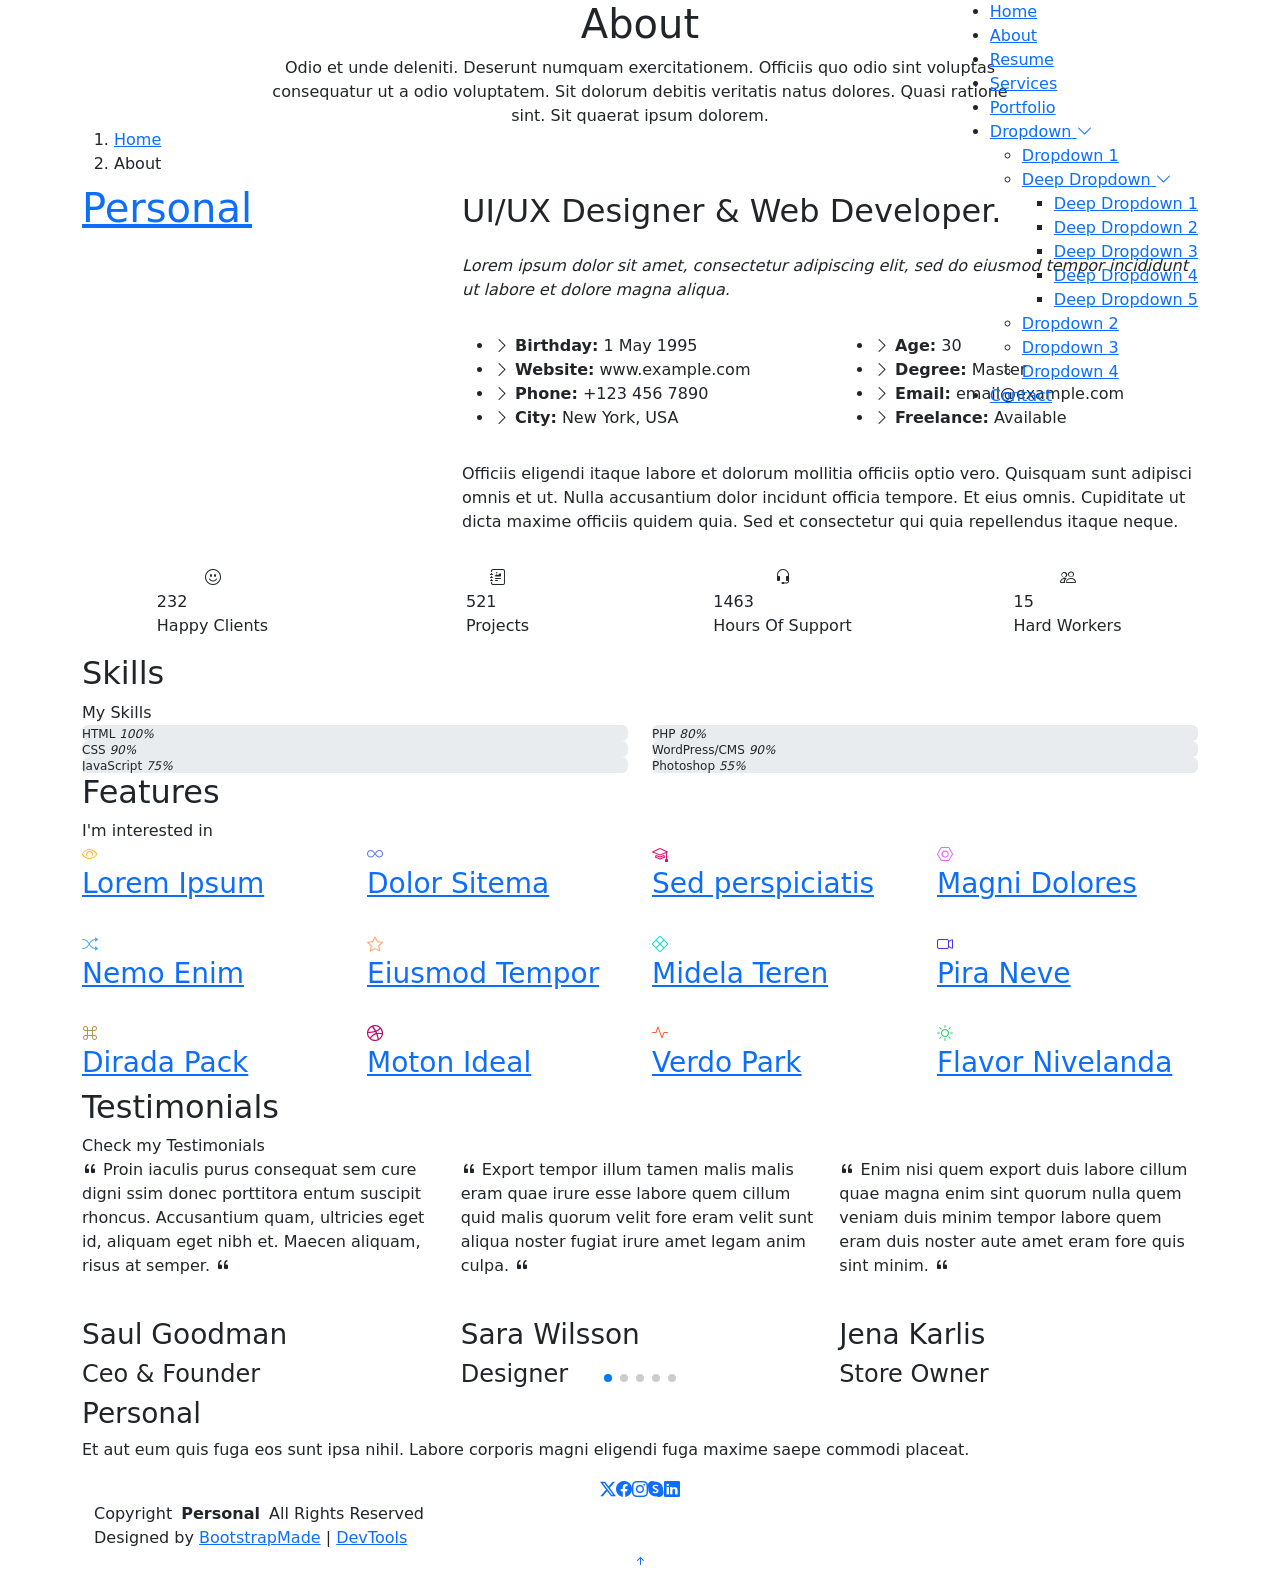
==== about.html @ d7719412 "Add files via upload" ====
<!DOCTYPE html>
<html lang="en">

<head>
  <meta charset="utf-8">
  <meta content="width=device-width, initial-scale=1.0" name="viewport">
  <title>About - Personal Bootstrap Template</title>
  <meta name="description" content="">
  <meta name="keywords" content="">

  <!-- Favicons -->
  <link href="assets/img/favicon.png" rel="icon">
  <link href="assets/img/apple-touch-icon.png" rel="apple-touch-icon">

  <!-- Fonts -->
  <link href="https://fonts.googleapis.com" rel="preconnect">
  <link href="https://fonts.gstatic.com" rel="preconnect" crossorigin>
  <link href="https://fonts.googleapis.com/css2?family=Roboto:ital,wght@0,100;0,300;0,400;0,500;0,700;0,900;1,100;1,300;1,400;1,500;1,700;1,900&family=Poppins:ital,wght@0,100;0,200;0,300;0,400;0,500;0,600;0,700;0,800;0,900;1,100;1,200;1,300;1,400;1,500;1,600;1,700;1,800;1,900&family=Raleway:ital,wght@0,100;0,200;0,300;0,400;0,500;0,600;0,700;0,800;0,900;1,100;1,200;1,300;1,400;1,500;1,600;1,700;1,800;1,900&display=swap" rel="stylesheet">

  <!-- Vendor CSS Files -->
  <link href="assets/vendor/bootstrap/css/bootstrap.min.css" rel="stylesheet">
  <link href="assets/vendor/bootstrap-icons/bootstrap-icons.css" rel="stylesheet">
  <link href="assets/vendor/aos/aos.css" rel="stylesheet">
  <link href="assets/vendor/swiper/swiper-bundle.min.css" rel="stylesheet">
  <link href="assets/vendor/glightbox/css/glightbox.min.css" rel="stylesheet">

  <!-- Main CSS File -->
  <link href="assets/css/main.css" rel="stylesheet">

  <!-- =======================================================
  * Template Name: Personal
  * Template URL: https://bootstrapmade.com/personal-free-resume-bootstrap-template/
  * Updated: Mar 05 2025 with Bootstrap v5.3.3
  * Author: BootstrapMade.com
  * License: https://bootstrapmade.com/license/
  ======================================================== -->
</head>

<body class="about-page">

  <header id="header" class="header d-flex align-items-center fixed-top">
    <div class="container-fluid container-xl position-relative d-flex align-items-center justify-content-between">

      <a href="index.html" class="logo d-flex align-items-center">
        <!-- Uncomment the line below if you also wish to use an image logo -->
        <!-- <img src="assets/img/logo.webp" alt=""> -->
        <h1 class="sitename">Personal</h1>
      </a>

      <nav id="navmenu" class="navmenu">
        <ul>
          <li><a href="index.html">Home</a></li>
          <li><a href="about.html" class="active">About</a></li>
          <li><a href="resume.html">Resume</a></li>
          <li><a href="services.html">Services</a></li>
          <li><a href="portfolio.html">Portfolio</a></li>
          <li class="dropdown"><a href="#"><span>Dropdown</span> <i class="bi bi-chevron-down toggle-dropdown"></i></a>
            <ul>
              <li><a href="#">Dropdown 1</a></li>
              <li class="dropdown"><a href="#"><span>Deep Dropdown</span> <i class="bi bi-chevron-down toggle-dropdown"></i></a>
                <ul>
                  <li><a href="#">Deep Dropdown 1</a></li>
                  <li><a href="#">Deep Dropdown 2</a></li>
                  <li><a href="#">Deep Dropdown 3</a></li>
                  <li><a href="#">Deep Dropdown 4</a></li>
                  <li><a href="#">Deep Dropdown 5</a></li>
                </ul>
              </li>
              <li><a href="#">Dropdown 2</a></li>
              <li><a href="#">Dropdown 3</a></li>
              <li><a href="#">Dropdown 4</a></li>
            </ul>
          </li>
          <li><a href="contact.html">Contact</a></li>
        </ul>
        <i class="mobile-nav-toggle d-xl-none bi bi-list"></i>
      </nav>

    </div>
  </header>

  <main class="main">

    <!-- Page Title -->
    <div class="page-title" data-aos="fade">
      <div class="heading">
        <div class="container">
          <div class="row d-flex justify-content-center text-center">
            <div class="col-lg-8">
              <h1>About</h1>
              <p class="mb-0">Odio et unde deleniti. Deserunt numquam exercitationem. Officiis quo odio sint voluptas consequatur ut a odio voluptatem. Sit dolorum debitis veritatis natus dolores. Quasi ratione sint. Sit quaerat ipsum dolorem.</p>
            </div>
          </div>
        </div>
      </div>
      <nav class="breadcrumbs">
        <div class="container">
          <ol>
            <li><a href="index.html">Home</a></li>
            <li class="current">About</li>
          </ol>
        </div>
      </nav>
    </div><!-- End Page Title -->

    <!-- About Section -->
    <section id="about" class="about section">

      <div class="container" data-aos="fade-up" data-aos-delay="100">

        <div class="row gy-4 justify-content-center">
          <div class="col-lg-4">
            <img src="assets/img/profile-img.jpg" class="img-fluid" alt="">
          </div>
          <div class="col-lg-8 content">
            <h2>UI/UX Designer &amp; Web Developer.</h2>
            <p class="fst-italic py-3">
              Lorem ipsum dolor sit amet, consectetur adipiscing elit, sed do eiusmod tempor incididunt ut labore et dolore
              magna aliqua.
            </p>
            <div class="row">
              <div class="col-lg-6">
                <ul>
                  <li><i class="bi bi-chevron-right"></i> <strong>Birthday:</strong> <span>1 May 1995</span></li>
                  <li><i class="bi bi-chevron-right"></i> <strong>Website:</strong> <span>www.example.com</span></li>
                  <li><i class="bi bi-chevron-right"></i> <strong>Phone:</strong> <span>+123 456 7890</span></li>
                  <li><i class="bi bi-chevron-right"></i> <strong>City:</strong> <span>New York, USA</span></li>
                </ul>
              </div>
              <div class="col-lg-6">
                <ul>
                  <li><i class="bi bi-chevron-right"></i> <strong>Age:</strong> <span>30</span></li>
                  <li><i class="bi bi-chevron-right"></i> <strong>Degree:</strong> <span>Master</span></li>
                  <li><i class="bi bi-chevron-right"></i> <strong>Email:</strong> <span>email@example.com</span></li>
                  <li><i class="bi bi-chevron-right"></i> <strong>Freelance:</strong> <span>Available</span></li>
                </ul>
              </div>
            </div>
            <p class="py-3">
              Officiis eligendi itaque labore et dolorum mollitia officiis optio vero. Quisquam sunt adipisci omnis et ut. Nulla accusantium dolor incidunt officia tempore. Et eius omnis.
              Cupiditate ut dicta maxime officiis quidem quia. Sed et consectetur qui quia repellendus itaque neque.
            </p>
          </div>
        </div>

      </div>

    </section><!-- /About Section -->

    <!-- Stats Section -->
    <section id="stats" class="stats section">

      <div class="container" data-aos="fade-up" data-aos-delay="100">

        <div class="row gy-4">

          <div class="col-lg-3 col-md-6 d-flex flex-column align-items-center">
            <i class="bi bi-emoji-smile"></i>
            <div class="stats-item">
              <span data-purecounter-start="0" data-purecounter-end="232" data-purecounter-duration="1" class="purecounter"></span>
              <p>Happy Clients</p>
            </div>
          </div><!-- End Stats Item -->

          <div class="col-lg-3 col-md-6 d-flex flex-column align-items-center">
            <i class="bi bi-journal-richtext"></i>
            <div class="stats-item">
              <span data-purecounter-start="0" data-purecounter-end="521" data-purecounter-duration="1" class="purecounter"></span>
              <p>Projects</p>
            </div>
          </div><!-- End Stats Item -->

          <div class="col-lg-3 col-md-6 d-flex flex-column align-items-center">
            <i class="bi bi-headset"></i>
            <div class="stats-item">
              <span data-purecounter-start="0" data-purecounter-end="1463" data-purecounter-duration="1" class="purecounter"></span>
              <p>Hours Of Support</p>
            </div>
          </div><!-- End Stats Item -->

          <div class="col-lg-3 col-md-6 d-flex flex-column align-items-center">
            <i class="bi bi-people"></i>
            <div class="stats-item">
              <span data-purecounter-start="0" data-purecounter-end="15" data-purecounter-duration="1" class="purecounter"></span>
              <p>Hard Workers</p>
            </div>
          </div><!-- End Stats Item -->

        </div>

      </div>

    </section><!-- /Stats Section -->

    <!-- Skills Section -->
    <section id="skills" class="skills section">

      <!-- Section Title -->
      <div class="container section-title" data-aos="fade-up">
        <h2>Skills</h2>
        <div><span>My</span> <span class="description-title">Skills</span></div>
      </div><!-- End Section Title -->

      <div class="container" data-aos="fade-up" data-aos-delay="100">

        <div class="row skills-content skills-animation">

          <div class="col-lg-6">

            <div class="progress">
              <span class="skill"><span>HTML</span> <i class="val">100%</i></span>
              <div class="progress-bar-wrap">
                <div class="progress-bar" role="progressbar" aria-valuenow="100" aria-valuemin="0" aria-valuemax="100"></div>
              </div>
            </div><!-- End Skills Item -->

            <div class="progress">
              <span class="skill"><span>CSS</span> <i class="val">90%</i></span>
              <div class="progress-bar-wrap">
                <div class="progress-bar" role="progressbar" aria-valuenow="90" aria-valuemin="0" aria-valuemax="100"></div>
              </div>
            </div><!-- End Skills Item -->

            <div class="progress">
              <span class="skill"><span>JavaScript</span> <i class="val">75%</i></span>
              <div class="progress-bar-wrap">
                <div class="progress-bar" role="progressbar" aria-valuenow="75" aria-valuemin="0" aria-valuemax="100"></div>
              </div>
            </div><!-- End Skills Item -->

          </div>

          <div class="col-lg-6">

            <div class="progress">
              <span class="skill"><span>PHP</span> <i class="val">80%</i></span>
              <div class="progress-bar-wrap">
                <div class="progress-bar" role="progressbar" aria-valuenow="80" aria-valuemin="0" aria-valuemax="100"></div>
              </div>
            </div><!-- End Skills Item -->

            <div class="progress">
              <span class="skill"><span>WordPress/CMS</span> <i class="val">90%</i></span>
              <div class="progress-bar-wrap">
                <div class="progress-bar" role="progressbar" aria-valuenow="90" aria-valuemin="0" aria-valuemax="100"></div>
              </div>
            </div><!-- End Skills Item -->

            <div class="progress">
              <span class="skill"><span>Photoshop</span> <i class="val">55%</i></span>
              <div class="progress-bar-wrap">
                <div class="progress-bar" role="progressbar" aria-valuenow="55" aria-valuemin="0" aria-valuemax="100"></div>
              </div>
            </div><!-- End Skills Item -->

          </div>

        </div>

      </div>

    </section><!-- /Skills Section -->

    <!-- Interests Section -->
    <section id="interests" class="interests section">

      <!-- Section Title -->
      <div class="container section-title" data-aos="fade-up">
        <h2>Features</h2>
        <div><span>I'm</span> <span class="description-title">interested in</span></div>
      </div><!-- End Section Title -->

      <div class="container">

        <div class="row gy-4">

          <div class="col-lg-3 col-md-4" data-aos="fade-up" data-aos-delay="100">
            <div class="features-item">
              <i class="bi bi-eye" style="color: #ffbb2c;"></i>
              <h3><a href="" class="stretched-link">Lorem Ipsum</a></h3>
            </div>
          </div><!-- End Feature Item -->

          <div class="col-lg-3 col-md-4" data-aos="fade-up" data-aos-delay="200">
            <div class="features-item">
              <i class="bi bi-infinity" style="color: #5578ff;"></i>
              <h3><a href="" class="stretched-link">Dolor Sitema</a></h3>
            </div>
          </div><!-- End Feature Item -->

          <div class="col-lg-3 col-md-4" data-aos="fade-up" data-aos-delay="300">
            <div class="features-item">
              <i class="bi bi-mortarboard" style="color: #e80368;"></i>
              <h3><a href="" class="stretched-link">Sed perspiciatis</a></h3>
            </div>
          </div><!-- End Feature Item -->

          <div class="col-lg-3 col-md-4" data-aos="fade-up" data-aos-delay="400">
            <div class="features-item">
              <i class="bi bi-nut" style="color: #e361ff;"></i>
              <h3><a href="" class="stretched-link">Magni Dolores</a></h3>
            </div>
          </div><!-- End Feature Item -->

          <div class="col-lg-3 col-md-4" data-aos="fade-up" data-aos-delay="500">
            <div class="features-item">
              <i class="bi bi-shuffle" style="color: #47aeff;"></i>
              <h3><a href="" class="stretched-link">Nemo Enim</a></h3>
            </div>
          </div><!-- End Feature Item -->

          <div class="col-lg-3 col-md-4" data-aos="fade-up" data-aos-delay="600">
            <div class="features-item">
              <i class="bi bi-star" style="color: #ffa76e;"></i>
              <h3><a href="" class="stretched-link">Eiusmod Tempor</a></h3>
            </div>
          </div><!-- End Feature Item -->

          <div class="col-lg-3 col-md-4" data-aos="fade-up" data-aos-delay="700">
            <div class="features-item">
              <i class="bi bi-x-diamond" style="color: #11dbcf;"></i>
              <h3><a href="" class="stretched-link">Midela Teren</a></h3>
            </div>
          </div><!-- End Feature Item -->

          <div class="col-lg-3 col-md-4" data-aos="fade-up" data-aos-delay="800">
            <div class="features-item">
              <i class="bi bi-camera-video" style="color: #4233ff;"></i>
              <h3><a href="" class="stretched-link">Pira Neve</a></h3>
            </div>
          </div><!-- End Feature Item -->

          <div class="col-lg-3 col-md-4" data-aos="fade-up" data-aos-delay="900">
            <div class="features-item">
              <i class="bi bi-command" style="color: #b2904f;"></i>
              <h3><a href="" class="stretched-link">Dirada Pack</a></h3>
            </div>
          </div><!-- End Feature Item -->

          <div class="col-lg-3 col-md-4" data-aos="fade-up" data-aos-delay="1000">
            <div class="features-item">
              <i class="bi bi-dribbble" style="color: #b20969;"></i>
              <h3><a href="" class="stretched-link">Moton Ideal</a></h3>
            </div>
          </div><!-- End Feature Item -->

          <div class="col-lg-3 col-md-4" data-aos="fade-up" data-aos-delay="1100">
            <div class="features-item">
              <i class="bi bi-activity" style="color: #ff5828;"></i>
              <h3><a href="" class="stretched-link">Verdo Park</a></h3>
            </div>
          </div><!-- End Feature Item -->

          <div class="col-lg-3 col-md-4" data-aos="fade-up" data-aos-delay="1200">
            <div class="features-item">
              <i class="bi bi-brightness-high" style="color: #29cc61;"></i>
              <h3><a href="" class="stretched-link">Flavor Nivelanda</a></h3>
            </div>
          </div><!-- End Feature Item -->

        </div>

      </div>

    </section><!-- /Interests Section -->

    <!-- Testimonials Section -->
    <section id="testimonials" class="testimonials section">

      <!-- Section Title -->
      <div class="container section-title" data-aos="fade-up">
        <h2>Testimonials</h2>
        <div><span>Check my</span> <span class="description-title">Testimonials</span></div>
      </div><!-- End Section Title -->

      <div class="container" data-aos="fade-up" data-aos-delay="100">

        <div class="swiper init-swiper" data-speed="600" data-delay="5000">
          <script type="application/json" class="swiper-config">
            {
              "loop": true,
              "speed": 600,
              "autoplay": {
                "delay": 5000
              },
              "slidesPerView": "auto",
              "pagination": {
                "el": ".swiper-pagination",
                "type": "bullets",
                "clickable": true
              },
              "breakpoints": {
                "320": {
                  "slidesPerView": 1,
                  "spaceBetween": 40
                },
                "1200": {
                  "slidesPerView": 3,
                  "spaceBetween": 20
                }
              }
            }
          </script>
          <div class="swiper-wrapper">

            <div class="swiper-slide">
              <div class="testimonial-item" "="">
            <p>
              <i class=" bi bi-quote quote-icon-left"></i>
                <span>Proin iaculis purus consequat sem cure digni ssim donec porttitora entum suscipit rhoncus. Accusantium quam, ultricies eget id, aliquam eget nibh et. Maecen aliquam, risus at semper.</span>
                <i class="bi bi-quote quote-icon-right"></i>
                </p>
                <img src="assets/img/person/person-m-9.webp" class="testimonial-img" alt="">
                <h3>Saul Goodman</h3>
                <h4>Ceo &amp; Founder</h4>
              </div>
            </div><!-- End testimonial item -->

            <div class="swiper-slide">
              <div class="testimonial-item">
                <p>
                  <i class="bi bi-quote quote-icon-left"></i>
                  <span>Export tempor illum tamen malis malis eram quae irure esse labore quem cillum quid malis quorum velit fore eram velit sunt aliqua noster fugiat irure amet legam anim culpa.</span>
                  <i class="bi bi-quote quote-icon-right"></i>
                </p>
                <img src="assets/img/person/person-f-5.webp" class="testimonial-img" alt="">
                <h3>Sara Wilsson</h3>
                <h4>Designer</h4>
              </div>
            </div><!-- End testimonial item -->

            <div class="swiper-slide">
              <div class="testimonial-item">
                <p>
                  <i class="bi bi-quote quote-icon-left"></i>
                  <span>Enim nisi quem export duis labore cillum quae magna enim sint quorum nulla quem veniam duis minim tempor labore quem eram duis noster aute amet eram fore quis sint minim.</span>
                  <i class="bi bi-quote quote-icon-right"></i>
                </p>
                <img src="assets/img/person/person-f-12.webp" class="testimonial-img" alt="">
                <h3>Jena Karlis</h3>
                <h4>Store Owner</h4>
              </div>
            </div><!-- End testimonial item -->

            <div class="swiper-slide">
              <div class="testimonial-item">
                <p>
                  <i class="bi bi-quote quote-icon-left"></i>
                  <span>Fugiat enim eram quae cillum dolore dolor amet nulla culpa multos export minim fugiat dolor enim duis veniam ipsum anim magna sunt elit fore quem dolore labore illum veniam.</span>
                  <i class="bi bi-quote quote-icon-right"></i>
                </p>
                <img src="assets/img/person/person-m-12.webp" class="testimonial-img" alt="">
                <h3>Matt Brandon</h3>
                <h4>Freelancer</h4>
              </div>
            </div><!-- End testimonial item -->

            <div class="swiper-slide">
              <div class="testimonial-item">
                <p>
                  <i class="bi bi-quote quote-icon-left"></i>
                  <span>Quis quorum aliqua sint quem legam fore sunt eram irure aliqua veniam tempor noster veniam sunt culpa nulla illum cillum fugiat legam esse veniam culpa fore nisi cillum quid.</span>
                  <i class="bi bi-quote quote-icon-right"></i>
                </p>
                <img src="assets/img/person/person-m-13.webp" class="testimonial-img" alt="">
                <h3>John Larson</h3>
                <h4>Entrepreneur</h4>
              </div>
            </div><!-- End testimonial item -->

          </div>
          <div class="swiper-pagination"></div>
        </div>

      </div>

    </section><!-- /Testimonials Section -->

  </main>

  <footer id="footer" class="footer dark-background">
    <div class="container">
      <h3 class="sitename">Personal</h3>
      <p>Et aut eum quis fuga eos sunt ipsa nihil. Labore corporis magni eligendi fuga maxime saepe commodi placeat.</p>
      <div class="social-links d-flex justify-content-center">
        <a href=""><i class="bi bi-twitter-x"></i></a>
        <a href=""><i class="bi bi-facebook"></i></a>
        <a href=""><i class="bi bi-instagram"></i></a>
        <a href=""><i class="bi bi-skype"></i></a>
        <a href=""><i class="bi bi-linkedin"></i></a>
      </div>
      <div class="container">
        <div class="copyright">
          <span>Copyright</span> <strong class="px-1 sitename">Personal</strong> <span>All Rights Reserved</span>
        </div>
        <div class="credits">
          <!-- All the links in the footer should remain intact. -->
          <!-- You can delete the links only if you've purchased the pro version. -->
          <!-- Licensing information: https://bootstrapmade.com/license/ -->
          <!-- Purchase the pro version with working PHP/AJAX contact form: [buy-url] -->
          Designed by <a href="https://bootstrapmade.com/">BootstrapMade</a> | <a href="https://bootstrapmade.com/tools/">DevTools</a>
        </div>
      </div>
    </div>
  </footer>

  <!-- Scroll Top -->
  <a href="#" id="scroll-top" class="scroll-top d-flex align-items-center justify-content-center"><i class="bi bi-arrow-up-short"></i></a>

  <!-- Preloader -->
  <div id="preloader"></div>

  <!-- Vendor JS Files -->
  <script src="assets/vendor/bootstrap/js/bootstrap.bundle.min.js"></script>
  <script src="assets/vendor/php-email-form/validate.js"></script>
  <script src="assets/vendor/aos/aos.js"></script>
  <script src="assets/vendor/typed.js/typed.umd.js"></script>
  <script src="assets/vendor/purecounter/purecounter_vanilla.js"></script>
  <script src="assets/vendor/waypoints/noframework.waypoints.js"></script>
  <script src="assets/vendor/swiper/swiper-bundle.min.js"></script>
  <script src="assets/vendor/glightbox/js/glightbox.min.js"></script>
  <script src="assets/vendor/imagesloaded/imagesloaded.pkgd.min.js"></script>
  <script src="assets/vendor/isotope-layout/isotope.pkgd.min.js"></script>

  <!-- Main JS File -->
  <script src="assets/js/main.js"></script>

</body>

</html>
---- assets/css/main.css ----
/**
* Template Name: Personal
* Template URL: https://bootstrapmade.com/personal-free-resume-bootstrap-template/
* Updated: Mar 05 2025 with Bootstrap v5.3.3
* Author: BootstrapMade.com
* License: https://bootstrapmade.com/license/
*/

/*--------------------------------------------------------------
# Font & Color Variables
# Help: https://bootstrapmade.com/color-system/
--------------------------------------------------------------*/
/* Fonts */
:root {
  --default-font: "Roboto",  system-ui, -apple-system, "Segoe UI", Roboto, "Helvetica Neue", Arial, "Noto Sans", "Liberation Sans", sans-serif, "Apple Color Emoji", "Segoe UI Emoji", "Segoe UI Symbol", "Noto Color Emoji";
  --heading-font: "Raleway",  sans-serif;
  --nav-font: "Poppins",  sans-serif;
}

/* Global Colors - The following color variables are used throughout the website. Updating them here will change the color scheme of the entire website */
:root { 
  --background-color: #000000; /* Background color for the entire website, including individual sections */
  --default-color: #fafafa; /* Default color used for the majority of the text content across the entire website */
  --heading-color: #ffffff; /* Color for headings, subheadings and title throughout the website */
  --accent-color: #18d26e; /* Accent color that represents your brand on the website. It's used for buttons, links, and other elements that need to stand out */
  --surface-color: #1a1a1a; /* The surface color is used as a background of boxed elements within sections, such as cards, icon boxes, or other elements that require a visual separation from the global background. */
  --contrast-color: #000000; /* Contrast color for text, ensuring readability against backgrounds of accent, heading, or default colors. */
}

/* Nav Menu Colors - The following color variables are used specifically for the navigation menu. They are separate from the global colors to allow for more customization options */
:root {
  --nav-color: #fafafa;  /* The default color of the main navmenu links */
  --nav-hover-color: #18d26e; /* Applied to main navmenu links when they are hovered over or active */
  --nav-mobile-background-color: #1a1a1a; /* Used as the background color for mobile navigation menu */
  --nav-dropdown-background-color: #1a1a1a; /* Used as the background color for dropdown items that appear when hovering over primary navigation items */
  --nav-dropdown-color: #fafafa; /* Used for navigation links of the dropdown items in the navigation menu. */
  --nav-dropdown-hover-color: #18d26e; /* Similar to --nav-hover-color, this color is applied to dropdown navigation links when they are hovered over. */
}

/* Color Presets - These classes override global colors when applied to any section or element, providing reuse of the sam color scheme. */

.light-background {
  --background-color: #1a1a1a;
  --surface-color: #343434;
}

.dark-background {
  --background-color: rgba(15, 15, 15, 0.975);
  --default-color: #ffffff;
  --heading-color: #ffffff;
  --surface-color: #292929f9;
  --contrast-color: #000000;
}

/* Smooth scroll */
:root {
  scroll-behavior: smooth;
}

/*--------------------------------------------------------------
# General Styling & Shared Classes
--------------------------------------------------------------*/
body {
  color: var(--default-color);
  background-color: var(--background-color);
  font-family: var(--default-font);
}

a {
  color: var(--accent-color);
  text-decoration: none;
  transition: 0.3s;
}

a:hover {
  color: color-mix(in srgb, var(--accent-color), transparent 25%);
  text-decoration: none;
}

h1,
h2,
h3,
h4,
h5,
h6 {
  color: var(--heading-color);
  font-family: var(--heading-font);
}

/* PHP Email Form Messages
------------------------------*/
.php-email-form .error-message {
  display: none;
  background: #df1529;
  color: #ffffff;
  text-align: left;
  padding: 15px;
  margin-bottom: 24px;
  font-weight: 600;
}

.php-email-form .sent-message {
  display: none;
  color: #ffffff;
  background: #059652;
  text-align: center;
  padding: 15px;
  margin-bottom: 24px;
  font-weight: 600;
}

.php-email-form .loading {
  display: none;
  background: var(--surface-color);
  text-align: center;
  padding: 15px;
  margin-bottom: 24px;
}

.php-email-form .loading:before {
  content: "";
  display: inline-block;
  border-radius: 50%;
  width: 24px;
  height: 24px;
  margin: 0 10px -6px 0;
  border: 3px solid var(--accent-color);
  border-top-color: var(--surface-color);
  animation: php-email-form-loading 1s linear infinite;
}

@keyframes php-email-form-loading {
  0% {
    transform: rotate(0deg);
  }

  100% {
    transform: rotate(360deg);
  }
}

/*--------------------------------------------------------------
# Global Header
--------------------------------------------------------------*/
.header {
  --background-color: rgba(0, 0, 0, 0);
  color: var(--default-color);
  background-color: var(--background-color);
  padding: 15px 0;
  transition: all 0.5s;
  z-index: 997;
}

.header .logo {
  line-height: 1;
}

.header .logo img {
  max-height: 32px;
  margin-right: 8px;
}

.header .logo h1 {
  font-size: 30px;
  margin: 0;
  font-weight: 700;
  color: var(--heading-color);
}

.scrolled .header {
  box-shadow: 0px 0 18px rgba(0, 0, 0, 0.1);
}

/* Global Header on Scroll
------------------------------*/
.scrolled .header {
  --background-color: rgba(0, 0, 0, 0.8);
}

/*--------------------------------------------------------------
# Navigation Menu
--------------------------------------------------------------*/
/* Desktop Navigation */
@media (min-width: 1200px) {
  .navmenu {
    padding: 0;
  }

  .navmenu ul {
    margin: 0;
    padding: 0;
    display: flex;
    list-style: none;
    align-items: center;
  }

  .navmenu li {
    position: relative;
  }

  .navmenu>ul>li {
    white-space: nowrap;
    padding: 15px 14px;
  }

  .navmenu>ul>li:last-child {
    padding-right: 0;
  }

  .navmenu a,
  .navmenu a:focus {
    color: var(--nav-color);
    font-size: 15px;
    padding: 0 2px;
    font-family: var(--nav-font);
    font-weight: 400;
    display: flex;
    align-items: center;
    justify-content: space-between;
    white-space: nowrap;
    transition: 0.3s;
    position: relative;
  }

  .navmenu a i,
  .navmenu a:focus i {
    font-size: 12px;
    line-height: 0;
    margin-left: 5px;
    transition: 0.3s;
  }

  .navmenu>ul>li>a:before {
    content: "";
    position: absolute;
    height: 2px;
    bottom: -6px;
    left: 0;
    background-color: var(--nav-hover-color);
    visibility: hidden;
    width: 0px;
    transition: all 0.3s ease-in-out 0s;
  }

  .navmenu a:hover:before,
  .navmenu li:hover>a:before,
  .navmenu .active:before {
    visibility: visible;
    width: 25px;
  }

  .navmenu li:hover>a,
  .navmenu .active,
  .navmenu .active:focus {
    color: var(--nav-hover-color);
  }

  .navmenu .dropdown ul {
    margin: 0;
    padding: 10px 0;
    background: var(--nav-dropdown-background-color);
    display: block;
    position: absolute;
    visibility: hidden;
    left: 14px;
    top: 130%;
    opacity: 0;
    transition: 0.3s;
    border-radius: 4px;
    z-index: 99;
    box-shadow: 0px 0px 30px rgba(0, 0, 0, 0.1);
  }

  .navmenu .dropdown ul li {
    min-width: 200px;
  }

  .navmenu .dropdown ul a {
    padding: 10px 20px;
    font-size: 15px;
    text-transform: none;
    color: var(--nav-dropdown-color);
  }

  .navmenu .dropdown ul a i {
    font-size: 12px;
  }

  .navmenu .dropdown ul a:hover,
  .navmenu .dropdown ul .active:hover,
  .navmenu .dropdown ul li:hover>a {
    color: var(--nav-dropdown-hover-color);
  }

  .navmenu .dropdown:hover>ul {
    opacity: 1;
    top: 100%;
    visibility: visible;
  }

  .navmenu .dropdown .dropdown ul {
    top: 0;
    left: -90%;
    visibility: hidden;
  }

  .navmenu .dropdown .dropdown:hover>ul {
    opacity: 1;
    top: 0;
    left: -100%;
    visibility: visible;
  }
}

/* Mobile Navigation */
@media (max-width: 1199px) {
  .mobile-nav-toggle {
    color: var(--nav-color);
    font-size: 28px;
    line-height: 0;
    margin-right: 10px;
    cursor: pointer;
    transition: color 0.3s;
  }

  .navmenu {
    padding: 0;
    z-index: 9997;
  }

  .navmenu ul {
    display: none;
    list-style: none;
    position: absolute;
    inset: 60px 20px 20px 20px;
    padding: 10px 0;
    margin: 0;
    border-radius: 6px;
    background-color: var(--nav-mobile-background-color);
    border: 1px solid color-mix(in srgb, var(--default-color), transparent 90%);
    box-shadow: none;
    overflow-y: auto;
    transition: 0.3s;
    z-index: 9998;
  }

  .navmenu a,
  .navmenu a:focus {
    color: var(--nav-dropdown-color);
    padding: 10px 20px;
    font-family: var(--nav-font);
    font-size: 17px;
    font-weight: 500;
    display: flex;
    align-items: center;
    justify-content: space-between;
    white-space: nowrap;
    transition: 0.3s;
  }

  .navmenu a i,
  .navmenu a:focus i {
    font-size: 12px;
    line-height: 0;
    margin-left: 5px;
    width: 30px;
    height: 30px;
    display: flex;
    align-items: center;
    justify-content: center;
    border-radius: 50%;
    transition: 0.3s;
    background-color: color-mix(in srgb, var(--accent-color), transparent 90%);
  }

  .navmenu a i:hover,
  .navmenu a:focus i:hover {
    background-color: var(--accent-color);
    color: var(--contrast-color);
  }

  .navmenu a:hover,
  .navmenu .active,
  .navmenu .active:focus {
    color: var(--nav-dropdown-hover-color);
  }

  .navmenu .active i,
  .navmenu .active:focus i {
    background-color: var(--accent-color);
    color: var(--contrast-color);
    transform: rotate(180deg);
  }

  .navmenu .dropdown ul {
    position: static;
    display: none;
    z-index: 99;
    padding: 10px 0;
    margin: 10px 20px;
    background-color: var(--nav-dropdown-background-color);
    transition: all 0.5s ease-in-out;
  }

  .navmenu .dropdown ul ul {
    background-color: rgba(33, 37, 41, 0.1);
  }

  .navmenu .dropdown>.dropdown-active {
    display: block;
    background-color: rgba(33, 37, 41, 0.03);
  }

  .mobile-nav-active {
    overflow: hidden;
  }

  .mobile-nav-active .mobile-nav-toggle {
    color: #fff;
    position: absolute;
    font-size: 32px;
    top: 15px;
    right: 15px;
    margin-right: 0;
    z-index: 9999;
  }

  .mobile-nav-active .navmenu {
    position: fixed;
    overflow: hidden;
    inset: 0;
    background: rgba(33, 37, 41, 0.8);
    transition: 0.3s;
  }

  .mobile-nav-active .navmenu>ul {
    display: block;
  }
}

/*--------------------------------------------------------------
# Global Footer
--------------------------------------------------------------*/
.footer {
  color: var(--default-color);
  background-color: var(--background-color);
  font-size: 14px;
  text-align: center;
  padding: 30px 0;
  position: relative;
}

.footer h3 {
  font-size: 36px;
  font-weight: 700;
  position: relative;
  padding: 0;
  margin: 0 0 15px 0;
}

.footer p {
  font-size: 15;
  font-style: italic;
  padding: 0;
  margin: 0 0 30px 0;
}

.footer .social-links {
  margin: 0 0 30px 0;
}

.footer .social-links a {
  font-size: 16px;
  display: flex;
  align-items: center;
  justify-content: center;
  background: var(--accent-color);
  color: var(--contrast-color);
  line-height: 1;
  margin: 0 4px;
  border-radius: 50%;
  text-align: center;
  width: 36px;
  height: 36px;
  transition: 0.3s;
}

.footer .social-links a:hover {
  background: color-mix(in srgb, var(--accent-color), transparent 20%);
  text-decoration: none;
}

.footer .copyright {
  padding-top: 25px;
  border-top: 1px solid color-mix(in srgb, var(--default-color), transparent 90%);
}

.footer .credits {
  font-size: 13px;
  padding-top: 5px;
}

/*--------------------------------------------------------------
# Preloader
--------------------------------------------------------------*/
#preloader {
  position: fixed;
  inset: 0;
  z-index: 999999;
  overflow: hidden;
  background: var(--background-color);
  transition: all 0.6s ease-out;
}

#preloader:before {
  content: "";
  position: fixed;
  top: calc(50% - 30px);
  left: calc(50% - 30px);
  border: 6px solid #ffffff;
  border-color: var(--accent-color) transparent var(--accent-color) transparent;
  border-radius: 50%;
  width: 60px;
  height: 60px;
  animation: animate-preloader 1.5s linear infinite;
}

@keyframes animate-preloader {
  0% {
    transform: rotate(0deg);
  }

  100% {
    transform: rotate(360deg);
  }
}

/*--------------------------------------------------------------
# Scroll Top Button
--------------------------------------------------------------*/
.scroll-top {
  position: fixed;
  visibility: hidden;
  opacity: 0;
  right: 15px;
  bottom: -15px;
  z-index: 99999;
  background-color: var(--accent-color);
  width: 44px;
  height: 44px;
  border-radius: 50px;
  transition: all 0.4s;
}

.scroll-top i {
  font-size: 24px;
  color: var(--contrast-color);
  line-height: 0;
}

.scroll-top:hover {
  background-color: color-mix(in srgb, var(--accent-color), transparent 20%);
  color: var(--contrast-color);
}

.scroll-top.active {
  visibility: visible;
  opacity: 1;
  bottom: 15px;
}

/*--------------------------------------------------------------
# Disable aos animation delay on mobile devices
--------------------------------------------------------------*/
@media screen and (max-width: 768px) {
  [data-aos-delay] {
    transition-delay: 0 !important;
  }
}

/*--------------------------------------------------------------
# Global Page Titles & Breadcrumbs
--------------------------------------------------------------*/
.page-title {
  color: var(--default-color);
  background-color: var(--background-color);
  position: relative;
}

.page-title .heading {
  padding: 160px 0 80px 0;
  border-top: 1px solid color-mix(in srgb, var(--default-color), transparent 90%);
}

.page-title .heading h1 {
  font-size: 38px;
  font-weight: 700;
}

.page-title nav {
  background-color: color-mix(in srgb, var(--default-color), transparent 90%);
  padding: 20px 0;
}

.page-title nav ol {
  display: flex;
  flex-wrap: wrap;
  list-style: none;
  margin: 0;
  font-size: 16px;
  font-weight: 600;
}

.page-title nav ol li+li {
  padding-left: 10px;
}

.page-title nav ol li+li::before {
  content: "/";
  display: inline-block;
  padding-right: 10px;
  color: color-mix(in srgb, var(--default-color), transparent 70%);
}

/*--------------------------------------------------------------
# Global Sections
--------------------------------------------------------------*/
section,
.section {
  color: var(--default-color);
  background-color: var(--background-color);
  padding: 60px 0;
  scroll-margin-top: 100px;
  overflow: clip;
}

@media (max-width: 1199px) {

  section,
  .section {
    scroll-margin-top: 66px;
  }
}

/*--------------------------------------------------------------
# Global Section Titles
--------------------------------------------------------------*/
.section-title {
  padding-bottom: 60px;
  position: relative;
}

.section-title h2 {
  font-size: 14px;
  font-weight: 500;
  padding: 0;
  line-height: 1px;
  margin: 0;
  letter-spacing: 1.5px;
  text-transform: uppercase;
  color: color-mix(in srgb, var(--default-color), transparent 50%);
  position: relative;
}

.section-title h2::after {
  content: "";
  width: 120px;
  height: 1px;
  display: inline-block;
  background: var(--accent-color);
  margin: 4px 10px;
}

.section-title div {
  color: var(--heading-color);
  margin: 0;
  margin: 0;
  font-size: 28px;
  font-weight: 700;
  text-transform: uppercase;
  font-family: var(--heading-font);
}

/*--------------------------------------------------------------
# Hero Section
--------------------------------------------------------------*/
.hero {
  width: 100%;
  min-height: 100vh;
  position: relative;
  padding: 80px 0;
  display: flex;
  align-items: center;
  justify-content: center;
}

.hero img {
  position: absolute;
  inset: 0;
  display: block;
  width: 100%;
  height: 100%;
  object-fit: cover;
  z-index: 1;
}

.hero .container {
  position: relative;
  z-index: 3;
}

.hero h2 {
  margin: 0;
  font-size: 64px;
  font-weight: 700;
}

.hero p {
  margin: 5px 0 0 0;
  font-size: 26px;
}

.hero p span {
  letter-spacing: 1px;
  border-bottom: 2px solid var(--accent-color);
}

.hero .social-links {
  margin-top: 25px;
}

.hero .social-links a {
  background-color: color-mix(in srgb, var(--default-color), transparent 90%);
  color: var(--default-color);
  font-size: 14px;
  width: 40px;
  height: 40px;
  border-radius: 50px;
  display: inline-flex;
  align-items: center;
  justify-content: center;
  margin-right: 20px;
  transition: 0.3s;
}

.hero .social-links a:hover {
  background-color: var(--accent-color);
}

@media (max-width: 768px) {
  .hero h2 {
    font-size: 32px;
  }

  .hero p {
    font-size: 20px;
  }
}

/*--------------------------------------------------------------
# About Section
--------------------------------------------------------------*/
.about .content h2 {
  font-weight: 700;
  font-size: 24px;
}

.about .content ul {
  list-style: none;
  padding: 0;
}

.about .content ul li {
  margin-bottom: 20px;
  display: flex;
  align-items: center;
}

.about .content ul strong {
  margin-right: 10px;
}

.about .content ul i {
  font-size: 16px;
  margin-right: 5px;
  color: var(--accent-color);
  line-height: 0;
}

/*--------------------------------------------------------------
# Stats Section
--------------------------------------------------------------*/
.stats i {
  background-color: var(--surface-color);
  color: var(--accent-color);
  box-shadow: 0px 2px 25px rgba(0, 0, 0, 0.1);
  width: 54px;
  height: 54px;
  font-size: 24px;
  border-radius: 50px;
  border: 2px solid var(--background-color);
  display: inline-flex;
  align-items: center;
  justify-content: center;
  position: relative;
  z-index: 1;
}

.stats .stats-item {
  background-color: var(--surface-color);
  margin-top: -27px;
  padding: 30px 30px 25px 30px;
  width: 100%;
  position: relative;
  text-align: center;
  box-shadow: 0px 2px 35px rgba(0, 0, 0, 0.1);
  border-radius: 4px;
  z-index: 0;
}

.stats .stats-item span {
  font-size: 36px;
  display: block;
  font-weight: 700;
  color: color-mix(in srgb, var(--default-color), transparent 20%);
}

.stats .stats-item p {
  padding: 0;
  margin: 0;
  font-family: var(--heading-font);
  font-size: 16px;
}

/*--------------------------------------------------------------
# Skills Section
--------------------------------------------------------------*/
.skills .progress {
  height: 60px;
  display: block;
  background: none;
  border-radius: 0;
}

.skills .progress .skill {
  color: var(--heading-color);
  padding: 0;
  margin: 0 0 6px 0;
  text-transform: uppercase;
  display: block;
  font-weight: 600;
  font-family: var(--heading-font);
}

.skills .progress .skill .val {
  float: right;
  font-style: normal;
}

.skills .progress-bar-wrap {
  background: color-mix(in srgb, var(--default-color), transparent 90%);
  height: 10px;
}

.skills .progress-bar {
  width: 1px;
  height: 10px;
  transition: 0.9s;
  background-color: var(--accent-color);
}

/*--------------------------------------------------------------
# Interests Section
--------------------------------------------------------------*/
.interests .features-item {
  background-color: var(--surface-color);
  display: flex;
  align-items: center;
  padding: 20px;
  transition: 0.3s;
  border: 1px solid color-mix(in srgb, var(--default-color), transparent 90%);
  position: relative;
}

.interests .features-item i {
  font-size: 32px;
  padding-right: 10px;
  line-height: 0;
}

.interests .features-item h3 {
  font-weight: 700;
  margin: 0;
  padding: 0;
  line-height: 1;
  font-size: 16px;
}

.interests .features-item h3 a {
  color: var(--heading-color);
  transition: 0.3s;
}

.interests .features-item:hover {
  border-color: var(--accent-color);
}

.interests .features-item:hover h3 a {
  color: var(--accent-color);
}

/*--------------------------------------------------------------
# Testimonials Section
--------------------------------------------------------------*/
.testimonials .testimonials-carousel,
.testimonials .testimonials-slider {
  overflow: hidden;
}

.testimonials .testimonial-item {
  box-sizing: content-box;
  min-height: 320px;
}

.testimonials .testimonial-item .testimonial-img {
  width: 90px;
  border-radius: 50%;
  margin: -40px 0 0 40px;
  position: relative;
  z-index: 2;
  border: 6px solid var(--background-color);
}

.testimonials .testimonial-item h3 {
  font-size: 18px;
  font-weight: bold;
  margin: 10px 0 5px 45px;
}

.testimonials .testimonial-item h4 {
  font-size: 14px;
  color: color-mix(in srgb, var(--default-color), transparent 20%);
  margin: 0 0 0 45px;
}

.testimonials .testimonial-item .quote-icon-left,
.testimonials .testimonial-item .quote-icon-right {
  color: color-mix(in srgb, var(--accent-color), transparent 50%);
  font-size: 26px;
  line-height: 0;
}

.testimonials .testimonial-item .quote-icon-left {
  display: inline-block;
  left: -5px;
  position: relative;
}

.testimonials .testimonial-item .quote-icon-right {
  display: inline-block;
  right: -5px;
  position: relative;
  top: 10px;
  transform: scale(-1, -1);
}

.testimonials .testimonial-item p {
  font-style: italic;
  margin: 0 15px 0 15px;
  padding: 20px 20px 60px 20px;
  background: var(--surface-color);
  border-radius: 6px;
  position: relative;
  z-index: 1;
}

.testimonials .swiper-wrapper {
  height: auto;
}

.testimonials .swiper-pagination {
  margin-top: 20px;
  position: relative;
}

.testimonials .swiper-pagination .swiper-pagination-bullet {
  width: 12px;
  height: 12px;
  background-color: var(--background-color);
  opacity: 1;
  border: 1px solid var(--accent-color);
}

.testimonials .swiper-pagination .swiper-pagination-bullet-active {
  background-color: var(--accent-color);
}

/*--------------------------------------------------------------
# Resume Section
--------------------------------------------------------------*/
.resume .resume-title {
  color: var(--heading-color);
  font-size: 26px;
  font-weight: 700;
  margin-top: 20px;
  margin-bottom: 20px;
}

.resume .resume-item {
  padding: 0 0 20px 20px;
  margin-top: -2px;
  border-left: 2px solid var(--accent-color);
  position: relative;
}

.resume .resume-item h4 {
  line-height: 18px;
  font-size: 18px;
  font-weight: 600;
  text-transform: uppercase;
  color: color-mix(in srgb, var(--default-color), transparent 20%);
  margin-bottom: 10px;
}

.resume .resume-item h5 {
  font-size: 16px;
  padding: 5px 15px;
  display: inline-block;
  font-weight: 600;
  margin-bottom: 10px;
}

.resume .resume-item ul {
  padding-left: 20px;
}

.resume .resume-item ul li {
  padding-bottom: 10px;
}

.resume .resume-item:last-child {
  padding-bottom: 0;
}

.resume .resume-item::before {
  content: "";
  position: absolute;
  width: 16px;
  height: 16px;
  border-radius: 50px;
  left: -9px;
  top: 0;
  background: var(--background-color);
  border: 2px solid var(--accent-color);
}

/*--------------------------------------------------------------
# Services Section
--------------------------------------------------------------*/
.services .service-item {
  background-color: var(--surface-color);
  text-align: center;
  padding: 80px 20px;
  transition: all ease-in-out 0.3s;
  height: 100%;
}

.services .service-item .icon {
  margin: 0 auto;
  width: 64px;
  height: 64px;
  background: var(--accent-color);
  border-radius: 4px;
  display: flex;
  align-items: center;
  justify-content: center;
  margin-bottom: 20px;
  transition: 0.3s;
  transform-style: preserve-3d;
}

.services .service-item .icon i {
  color: var(--contrast-color);
  font-size: 28px;
  transition: ease-in-out 0.3s;
}

.services .service-item .icon::before {
  position: absolute;
  content: "";
  left: -8px;
  top: -8px;
  height: 100%;
  width: 100%;
  background: color-mix(in srgb, var(--accent-color), transparent 80%);
  border-radius: 5px;
  transition: all 0.3s ease-out 0s;
  transform: translateZ(-1px);
}

.services .service-item h3 {
  font-weight: 700;
  margin: 10px 0 15px 0;
  font-size: 22px;
}

.services .service-item p {
  line-height: 24px;
  font-size: 14px;
  margin-bottom: 0;
}

.services .service-item:hover {
  background: var(--accent-color);
  border-color: var(--accent-color);
}

.services .service-item:hover .icon {
  background: var(--surface-color);
}

.services .service-item:hover .icon i {
  color: var(--accent-color);
}

.services .service-item:hover .icon::before {
  background: color-mix(in srgb, var(--background-color), transparent 70%);
}

.services .service-item:hover h3,
.services .service-item:hover p {
  color: var(--contrast-color);
}

/*--------------------------------------------------------------
# Service Details Section
--------------------------------------------------------------*/
.service-details .services-list {
  background-color: var(--surface-color);
  padding: 10px 30px;
  border: 1px solid color-mix(in srgb, var(--default-color), transparent 90%);
  margin-bottom: 20px;
}

.service-details .services-list a {
  display: block;
  line-height: 1;
  padding: 8px 0 8px 15px;
  border-left: 3px solid color-mix(in srgb, var(--default-color), transparent 70%);
  margin: 20px 0;
  color: color-mix(in srgb, var(--default-color), transparent 20%);
  transition: 0.3s;
}

.service-details .services-list a.active {
  color: var(--heading-color);
  font-weight: 700;
  border-color: var(--accent-color);
}

.service-details .services-list a:hover {
  border-color: var(--accent-color);
}

.service-details .services-img {
  margin-bottom: 20px;
}

.service-details h3 {
  font-size: 26px;
  font-weight: 700;
}

.service-details h4 {
  font-size: 20px;
  font-weight: 700;
}

.service-details p {
  font-size: 15px;
}

.service-details ul {
  list-style: none;
  padding: 0;
  font-size: 15px;
}

.service-details ul li {
  padding: 5px 0;
  display: flex;
  align-items: center;
}

.service-details ul i {
  font-size: 20px;
  margin-right: 8px;
  color: var(--accent-color);
}

/*--------------------------------------------------------------
# Portfolio Section
--------------------------------------------------------------*/
.portfolio .portfolio-filters {
  padding: 0;
  margin: 0 auto 20px auto;
  list-style: none;
  text-align: center;
}

.portfolio .portfolio-filters li {
  cursor: pointer;
  display: inline-block;
  padding: 0;
  font-size: 18px;
  font-weight: 500;
  margin: 0 10px;
  line-height: 1;
  margin-bottom: 5px;
  transition: all 0.3s ease-in-out;
}

.portfolio .portfolio-filters li:hover,
.portfolio .portfolio-filters li.filter-active {
  color: var(--accent-color);
}

.portfolio .portfolio-filters li:first-child {
  margin-left: 0;
}

.portfolio .portfolio-filters li:last-child {
  margin-right: 0;
}

@media (max-width: 575px) {
  .portfolio .portfolio-filters li {
    font-size: 14px;
    margin: 0 5px;
  }
}

.portfolio .portfolio-content {
  position: relative;
  overflow: hidden;
}

.portfolio .portfolio-content img {
  transition: 0.3s;
}

.portfolio .portfolio-content .portfolio-info {
  opacity: 0;
  position: absolute;
  inset: 0;
  z-index: 3;
  transition: all ease-in-out 0.3s;
  background: rgba(0, 0, 0, 0.6);
  padding: 15px;
}

.portfolio .portfolio-content .portfolio-info h4 {
  font-size: 14px;
  padding: 5px 10px;
  font-weight: 400;
  color: #ffffff;
  display: inline-block;
  background-color: var(--accent-color);
}

.portfolio .portfolio-content .portfolio-info p {
  position: absolute;
  bottom: 10px;
  text-align: center;
  display: inline-block;
  left: 0;
  right: 0;
  font-size: 16px;
  font-weight: 600;
  color: rgba(255, 255, 255, 0.8);
}

.portfolio .portfolio-content .portfolio-info .preview-link,
.portfolio .portfolio-content .portfolio-info .details-link {
  position: absolute;
  left: calc(50% - 40px);
  font-size: 26px;
  top: calc(50% - 14px);
  color: #fff;
  transition: 0.3s;
  line-height: 1.2;
}

.portfolio .portfolio-content .portfolio-info .preview-link:hover,
.portfolio .portfolio-content .portfolio-info .details-link:hover {
  color: var(--accent-color);
}

.portfolio .portfolio-content .portfolio-info .details-link {
  left: 50%;
  font-size: 34px;
  line-height: 0;
}

.portfolio .portfolio-content:hover .portfolio-info {
  opacity: 1;
}

.portfolio .portfolio-content:hover img {
  transform: scale(1.1);
}

/*--------------------------------------------------------------
# Portfolio Details Section
--------------------------------------------------------------*/
.portfolio-details .portfolio-details-slider img {
  width: 100%;
}

.portfolio-details .portfolio-details-slider .swiper-pagination {
  margin-top: 20px;
  position: relative;
}

.portfolio-details .portfolio-details-slider .swiper-pagination .swiper-pagination-bullet {
  width: 12px;
  height: 12px;
  background-color: color-mix(in srgb, var(--default-color), transparent 85%);
  opacity: 1;
}

.portfolio-details .portfolio-details-slider .swiper-pagination .swiper-pagination-bullet-active {
  background-color: var(--accent-color);
}

.portfolio-details .portfolio-info {
  background-color: var(--surface-color);
  padding: 30px;
  box-shadow: 0px 0 30px rgba(0, 0, 0, 0.1);
}

.portfolio-details .portfolio-info h3 {
  font-size: 22px;
  font-weight: 700;
  margin-bottom: 20px;
  padding-bottom: 20px;
  border-bottom: 1px solid color-mix(in srgb, var(--default-color), transparent 85%);
}

.portfolio-details .portfolio-info ul {
  list-style: none;
  padding: 0;
  font-size: 15px;
}

.portfolio-details .portfolio-info ul li+li {
  margin-top: 10px;
}

.portfolio-details .portfolio-description {
  padding-top: 30px;
}

.portfolio-details .portfolio-description h2 {
  font-size: 26px;
  font-weight: 700;
  margin-bottom: 20px;
}

.portfolio-details .portfolio-description p {
  padding: 0;
  color: color-mix(in srgb, var(--default-color), transparent 30%);
}

/*--------------------------------------------------------------
# Starter Section Section
--------------------------------------------------------------*/
.starter-section {
  /* Add your styles here */
}

/*--------------------------------------------------------------
# Contact Section
--------------------------------------------------------------*/
.contact .info-item {
  box-shadow: 0px 0px 20px rgba(0, 0, 0, 0.1);
  padding: 20px 30px;
}

.contact .info-item .icon {
  color: var(--contrast-color);
  background-color: var(--accent-color);
  width: 56px;
  height: 56px;
  font-size: 24px;
  display: flex;
  justify-content: center;
  align-items: center;
  transition: all 0.3s ease-in-out;
  border-radius: 50%;
  margin-right: 15px;
}

.contact .info-item h3 {
  font-size: 18px;
  font-weight: 700;
  margin: 0 0 2px 0;
}

.contact .info-item p {
  padding: 0;
  margin-bottom: 0;
  font-size: 14px;
}

.contact .info-item .social-links a {
  font-size: 24px;
  display: inline-block;
  line-height: 1;
  margin: 4px 6px 0 0;
  transition: 0.3s;
  color: color-mix(in srgb, var(--default-color), transparent 50%);
}

.contact .info-item .social-links a:hover {
  color: var(--accent-color);
}

.contact .php-email-form {
  box-shadow: 0px 0px 20px rgba(0, 0, 0, 0.1);
  padding: 30px;
  margin-top: 30px;
}

@media (max-width: 575px) {
  .contact .php-email-form {
    padding: 20px;
  }
}

.contact .php-email-form input[type=text],
.contact .php-email-form input[type=email],
.contact .php-email-form textarea {
  color: var(--default-color);
  background-color: color-mix(in srgb, var(--background-color), transparent 50%);
  border-color: color-mix(in srgb, var(--default-color), transparent 80%);
  font-size: 14px;
  padding: 10px 15px;
  box-shadow: none;
  border-radius: 0;
}

.contact .php-email-form input[type=text]:focus,
.contact .php-email-form input[type=email]:focus,
.contact .php-email-form textarea:focus {
  border-color: var(--accent-color);
}

.contact .php-email-form input[type=text]::placeholder,
.contact .php-email-form input[type=email]::placeholder,
.contact .php-email-form textarea::placeholder {
  color: color-mix(in srgb, var(--default-color), transparent 70%);
}

.contact .php-email-form button[type=submit] {
  color: var(--contrast-color);
  background: var(--accent-color);
  border: 0;
  padding: 10px 30px;
  transition: 0.4s;
  border-radius: 50px;
}

.contact .php-email-form button[type=submit]:hover {
  background: color-mix(in srgb, var(--accent-color), transparent 20%);
}
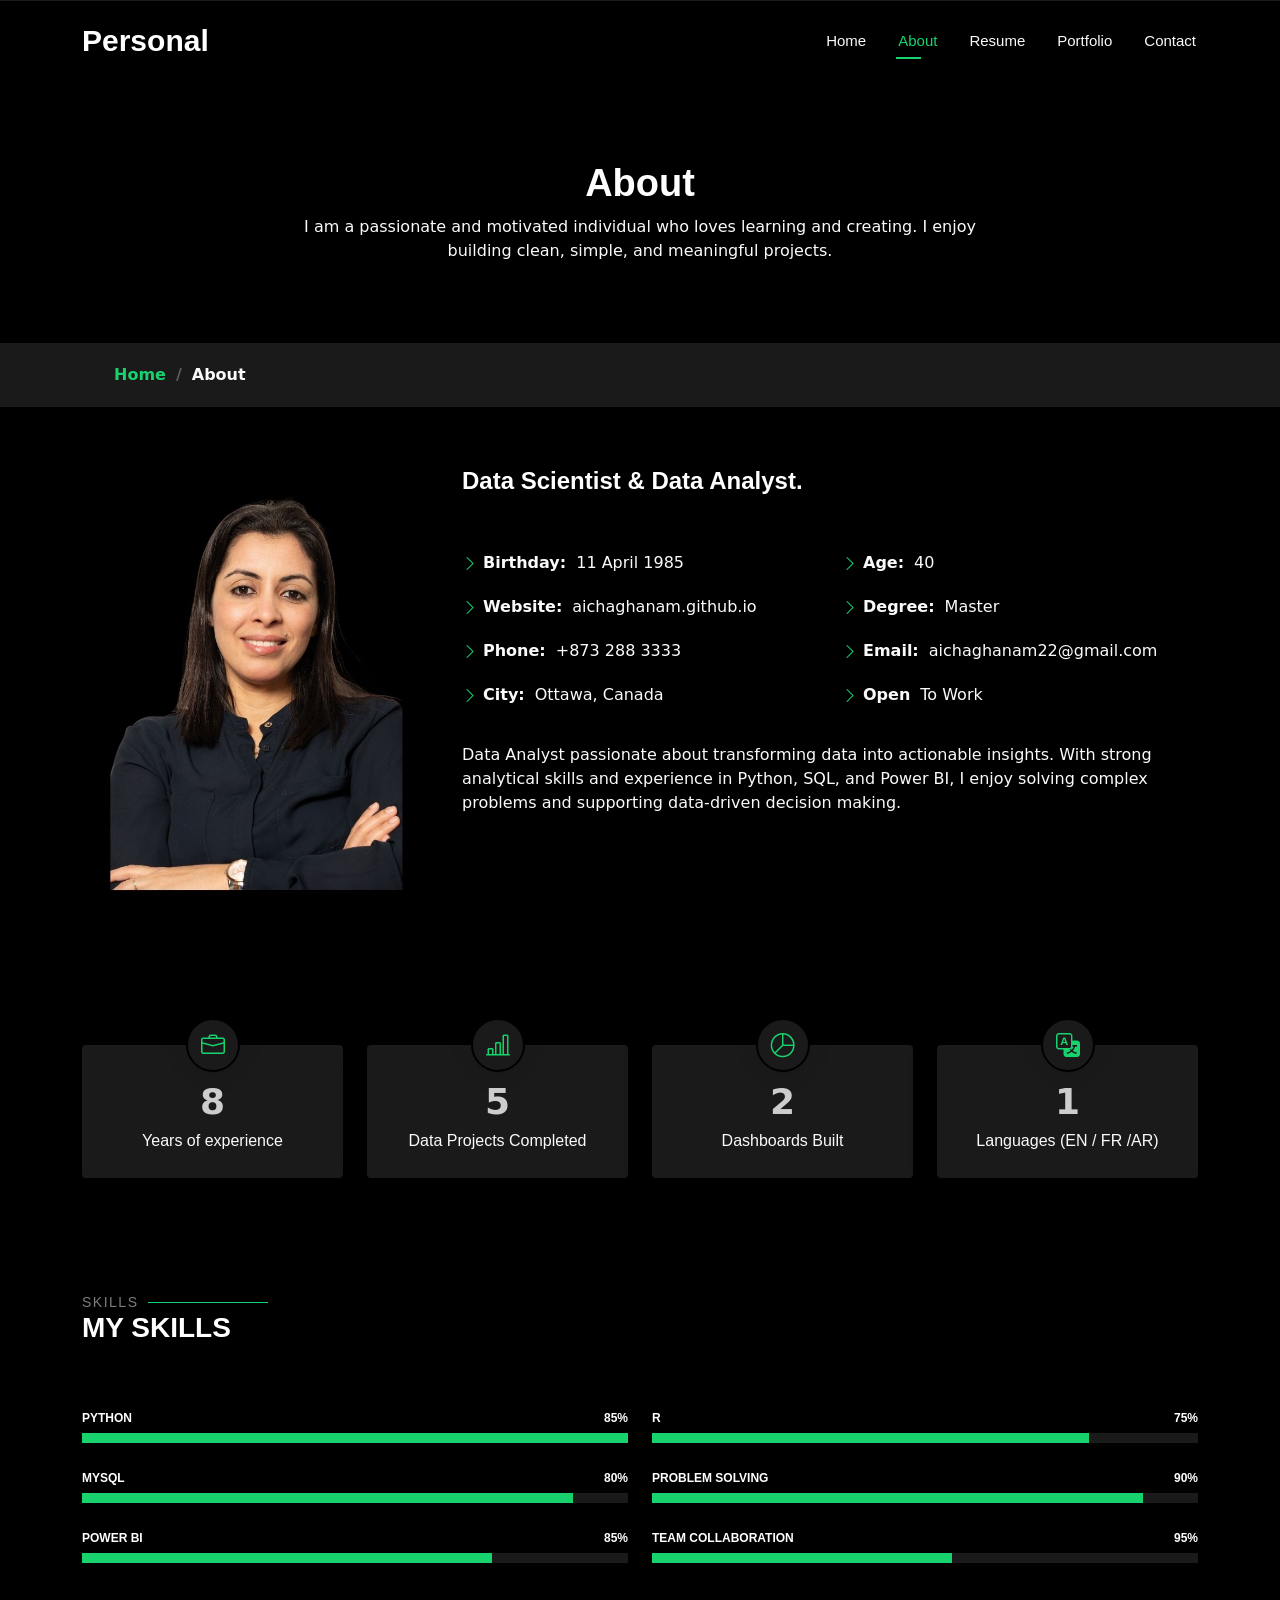
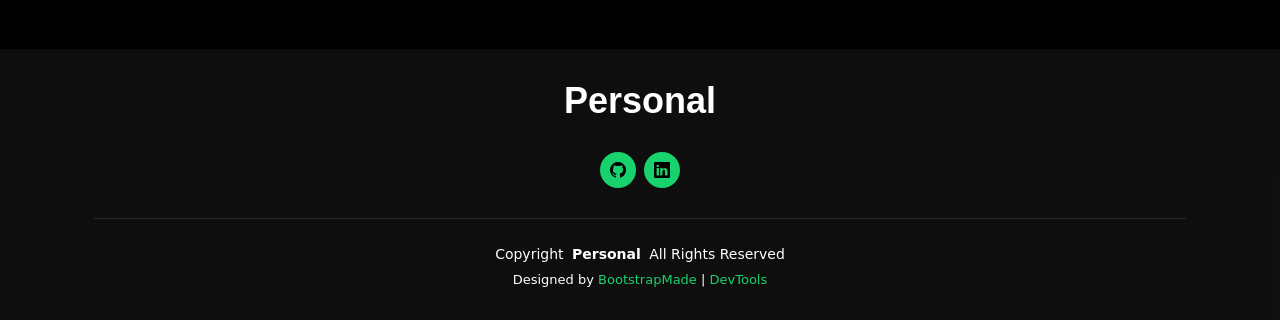
==== commit b21552d8: "Add files via upload" ====
--- a/about.html
+++ b/about.html
@@ -52,24 +52,7 @@
           <li><a href="index.html">Home</a></li>
           <li><a href="about.html" class="active">About</a></li>
           <li><a href="resume.html">Resume</a></li>
-          <li><a href="services.html">Services</a></li>
           <li><a href="portfolio.html">Portfolio</a></li>
-          <li class="dropdown"><a href="#"><span>Dropdown</span> <i class="bi bi-chevron-down toggle-dropdown"></i></a>
-            <ul>
-              <li><a href="#">Dropdown 1</a></li>
-              <li class="dropdown"><a href="#"><span>Deep Dropdown</span> <i class="bi bi-chevron-down toggle-dropdown"></i></a>
-                <ul>
-                  <li><a href="#">Deep Dropdown 1</a></li>
-                  <li><a href="#">Deep Dropdown 2</a></li>
-                  <li><a href="#">Deep Dropdown 3</a></li>
-                  <li><a href="#">Deep Dropdown 4</a></li>
-                  <li><a href="#">Deep Dropdown 5</a></li>
-                </ul>
-              </li>
-              <li><a href="#">Dropdown 2</a></li>
-              <li><a href="#">Dropdown 3</a></li>
-              <li><a href="#">Dropdown 4</a></li>
-            </ul>
           </li>
           <li><a href="contact.html">Contact</a></li>
         </ul>
@@ -88,7 +71,7 @@
           <div class="row d-flex justify-content-center text-center">
             <div class="col-lg-8">
               <h1>About</h1>
-              <p class="mb-0">Odio et unde deleniti. Deserunt numquam exercitationem. Officiis quo odio sint voluptas consequatur ut a odio voluptatem. Sit dolorum debitis veritatis natus dolores. Quasi ratione sint. Sit quaerat ipsum dolorem.</p>
+              <p class="mb-0">I am a passionate and motivated individual who loves learning and creating. I enjoy building clean, simple, and meaningful projects.</p>
             </div>
           </div>
         </div>
@@ -113,32 +96,31 @@
             <img src="assets/img/profile-img.jpg" class="img-fluid" alt="">
           </div>
           <div class="col-lg-8 content">
-            <h2>UI/UX Designer &amp; Web Developer.</h2>
+            <h2>Data Scientist &amp; Data Analyst.</h2>
             <p class="fst-italic py-3">
-              Lorem ipsum dolor sit amet, consectetur adipiscing elit, sed do eiusmod tempor incididunt ut labore et dolore
-              magna aliqua.
+              
             </p>
             <div class="row">
               <div class="col-lg-6">
                 <ul>
-                  <li><i class="bi bi-chevron-right"></i> <strong>Birthday:</strong> <span>1 May 1995</span></li>
-                  <li><i class="bi bi-chevron-right"></i> <strong>Website:</strong> <span>www.example.com</span></li>
-                  <li><i class="bi bi-chevron-right"></i> <strong>Phone:</strong> <span>+123 456 7890</span></li>
-                  <li><i class="bi bi-chevron-right"></i> <strong>City:</strong> <span>New York, USA</span></li>
+                  <li><i class="bi bi-chevron-right"></i> <strong>Birthday:</strong> <span>11 April 1985</span></li>
+                  <li><i class="bi bi-chevron-right"></i> <strong>Website:</strong> <span>aichaghanam.github.io</span></li>
+                  <li><i class="bi bi-chevron-right"></i> <strong>Phone:</strong> <span>+873 288 3333</span></li>
+                  <li><i class="bi bi-chevron-right"></i> <strong>City:</strong> <span>Ottawa, Canada</span></li>
                 </ul>
               </div>
               <div class="col-lg-6">
                 <ul>
-                  <li><i class="bi bi-chevron-right"></i> <strong>Age:</strong> <span>30</span></li>
+                  <li><i class="bi bi-chevron-right"></i> <strong>Age:</strong> <span>40</span></li>
                   <li><i class="bi bi-chevron-right"></i> <strong>Degree:</strong> <span>Master</span></li>
-                  <li><i class="bi bi-chevron-right"></i> <strong>Email:</strong> <span>email@example.com</span></li>
-                  <li><i class="bi bi-chevron-right"></i> <strong>Freelance:</strong> <span>Available</span></li>
+                  <li><i class="bi bi-chevron-right"></i> <strong>Email:</strong> <span>aichaghanam22@gmail.com</span></li>
+                  <li><i class="bi bi-chevron-right"></i> <strong>Open</strong> <span>To Work</span></li>
                 </ul>
               </div>
             </div>
             <p class="py-3">
-              Officiis eligendi itaque labore et dolorum mollitia officiis optio vero. Quisquam sunt adipisci omnis et ut. Nulla accusantium dolor incidunt officia tempore. Et eius omnis.
-              Cupiditate ut dicta maxime officiis quidem quia. Sed et consectetur qui quia repellendus itaque neque.
+              Data Analyst passionate about transforming data into actionable insights.
+              With strong analytical skills and experience in Python, SQL, and Power BI, I enjoy solving complex problems and supporting data-driven decision making.
             </p>
           </div>
         </div>
@@ -155,34 +137,34 @@
         <div class="row gy-4">
 
           <div class="col-lg-3 col-md-6 d-flex flex-column align-items-center">
-            <i class="bi bi-emoji-smile"></i>
+            <i class="bi bi-briefcase"></i>
             <div class="stats-item">
-              <span data-purecounter-start="0" data-purecounter-end="232" data-purecounter-duration="1" class="purecounter"></span>
-              <p>Happy Clients</p>
+              <span data-purecounter-start="0" data-purecounter-end="+17" data-purecounter-duration="1" class="purecounter"></span>
+              <p>Years of experience</p>
             </div>
           </div><!-- End Stats Item -->
 
           <div class="col-lg-3 col-md-6 d-flex flex-column align-items-center">
-            <i class="bi bi-journal-richtext"></i>
+            <i class="bi bi-bar-chart-line"></i>
             <div class="stats-item">
-              <span data-purecounter-start="0" data-purecounter-end="521" data-purecounter-duration="1" class="purecounter"></span>
-              <p>Projects</p>
+              <span data-purecounter-start="0" data-purecounter-end="10" data-purecounter-duration="1" class="purecounter"></span>
+              <p>Data Projects Completed</p>
             </div>
           </div><!-- End Stats Item -->
 
           <div class="col-lg-3 col-md-6 d-flex flex-column align-items-center">
-            <i class="bi bi-headset"></i>
+            <i class="bi bi-pie-chart"></i>
             <div class="stats-item">
-              <span data-purecounter-start="0" data-purecounter-end="1463" data-purecounter-duration="1" class="purecounter"></span>
-              <p>Hours Of Support</p>
+              <span data-purecounter-start="0" data-purecounter-end="5" data-purecounter-duration="1" class="purecounter"></span>
+              <p>Dashboards Built</p>
             </div>
           </div><!-- End Stats Item -->
 
           <div class="col-lg-3 col-md-6 d-flex flex-column align-items-center">
-            <i class="bi bi-people"></i>
+            <i class="bi bi-translate"></i>
             <div class="stats-item">
-              <span data-purecounter-start="0" data-purecounter-end="15" data-purecounter-duration="1" class="purecounter"></span>
-              <p>Hard Workers</p>
+              <span data-purecounter-start="0" data-purecounter-end="3" data-purecounter-duration="1" class="purecounter"></span>
+              <p>Languages (EN / FR /AR)</p>
             </div>
           </div><!-- End Stats Item -->
 
@@ -208,21 +190,21 @@
           <div class="col-lg-6">
 
             <div class="progress">
-              <span class="skill"><span>HTML</span> <i class="val">100%</i></span>
+              <span class="skill"><span>Python</span> <i class="val">85%</i></span>
               <div class="progress-bar-wrap">
                 <div class="progress-bar" role="progressbar" aria-valuenow="100" aria-valuemin="0" aria-valuemax="100"></div>
               </div>
             </div><!-- End Skills Item -->
 
             <div class="progress">
-              <span class="skill"><span>CSS</span> <i class="val">90%</i></span>
+              <span class="skill"><span>MySQL</span> <i class="val">80%</i></span>
               <div class="progress-bar-wrap">
                 <div class="progress-bar" role="progressbar" aria-valuenow="90" aria-valuemin="0" aria-valuemax="100"></div>
               </div>
             </div><!-- End Skills Item -->
 
             <div class="progress">
-              <span class="skill"><span>JavaScript</span> <i class="val">75%</i></span>
+              <span class="skill"><span>Power BI</span> <i class="val">85%</i></span>
               <div class="progress-bar-wrap">
                 <div class="progress-bar" role="progressbar" aria-valuenow="75" aria-valuemin="0" aria-valuemax="100"></div>
               </div>
@@ -233,21 +215,21 @@
           <div class="col-lg-6">
 
             <div class="progress">
-              <span class="skill"><span>PHP</span> <i class="val">80%</i></span>
+              <span class="skill"><span>R</span> <i class="val">75%</i></span>
               <div class="progress-bar-wrap">
                 <div class="progress-bar" role="progressbar" aria-valuenow="80" aria-valuemin="0" aria-valuemax="100"></div>
               </div>
             </div><!-- End Skills Item -->
 
             <div class="progress">
-              <span class="skill"><span>WordPress/CMS</span> <i class="val">90%</i></span>
+              <span class="skill"><span>Problem Solving</span> <i class="val">90%</i></span>
               <div class="progress-bar-wrap">
                 <div class="progress-bar" role="progressbar" aria-valuenow="90" aria-valuemin="0" aria-valuemax="100"></div>
               </div>
             </div><!-- End Skills Item -->
 
             <div class="progress">
-              <span class="skill"><span>Photoshop</span> <i class="val">55%</i></span>
+              <span class="skill"><span>Team Collaboration</span> <i class="val">95%</i></span>
               <div class="progress-bar-wrap">
                 <div class="progress-bar" role="progressbar" aria-valuenow="55" aria-valuemin="0" aria-valuemax="100"></div>
               </div>
@@ -262,13 +244,13 @@
     </section><!-- /Skills Section -->
 
     <!-- Interests Section -->
-    <section id="interests" class="interests section">
+    <section id="interests" class="interests section" style="display: none;">
 
       <!-- Section Title -->
       <div class="container section-title" data-aos="fade-up">
         <h2>Features</h2>
         <div><span>I'm</span> <span class="description-title">interested in</span></div>
-      </div><!-- End Section Title -->
+      </div><!-- End Section Title --> 
 
       <div class="container">
 
@@ -362,10 +344,10 @@
 
       </div>
 
-    </section><!-- /Interests Section -->
-
+    </section><!-- /Interests Section --> 
+  
     <!-- Testimonials Section -->
-    <section id="testimonials" class="testimonials section">
+    <section id="testimonials" class="testimonials section" style="display: none;">
 
       <!-- Section Title -->
       <div class="container section-title" data-aos="fade-up">
@@ -481,13 +463,10 @@
   <footer id="footer" class="footer dark-background">
     <div class="container">
       <h3 class="sitename">Personal</h3>
-      <p>Et aut eum quis fuga eos sunt ipsa nihil. Labore corporis magni eligendi fuga maxime saepe commodi placeat.</p>
+      <p></p>
       <div class="social-links d-flex justify-content-center">
-        <a href=""><i class="bi bi-twitter-x"></i></a>
-        <a href=""><i class="bi bi-facebook"></i></a>
-        <a href=""><i class="bi bi-instagram"></i></a>
-        <a href=""><i class="bi bi-skype"></i></a>
-        <a href=""><i class="bi bi-linkedin"></i></a>
+        <a href="https://github.com/aichaghanam"><i class="bi bi-github"></i></a>
+        <a href="https://www.linkedin.com/in/aicha-ghanam2/"><i class="bi bi-linkedin"></i></a>
       </div>
       <div class="container">
         <div class="copyright">
--- a/assets/css/main.css
+++ b/assets/css/main.css
@@ -1473,4 +1473,9 @@
 
 .contact .php-email-form button[type=submit]:hover {
   background: color-mix(in srgb, var(--accent-color), transparent 20%);
+}
+.portfolio .portfolio-content img {
+  width: 100%;
+  aspect-ratio: 1302 / 711;
+  object-fit: cover;
 }
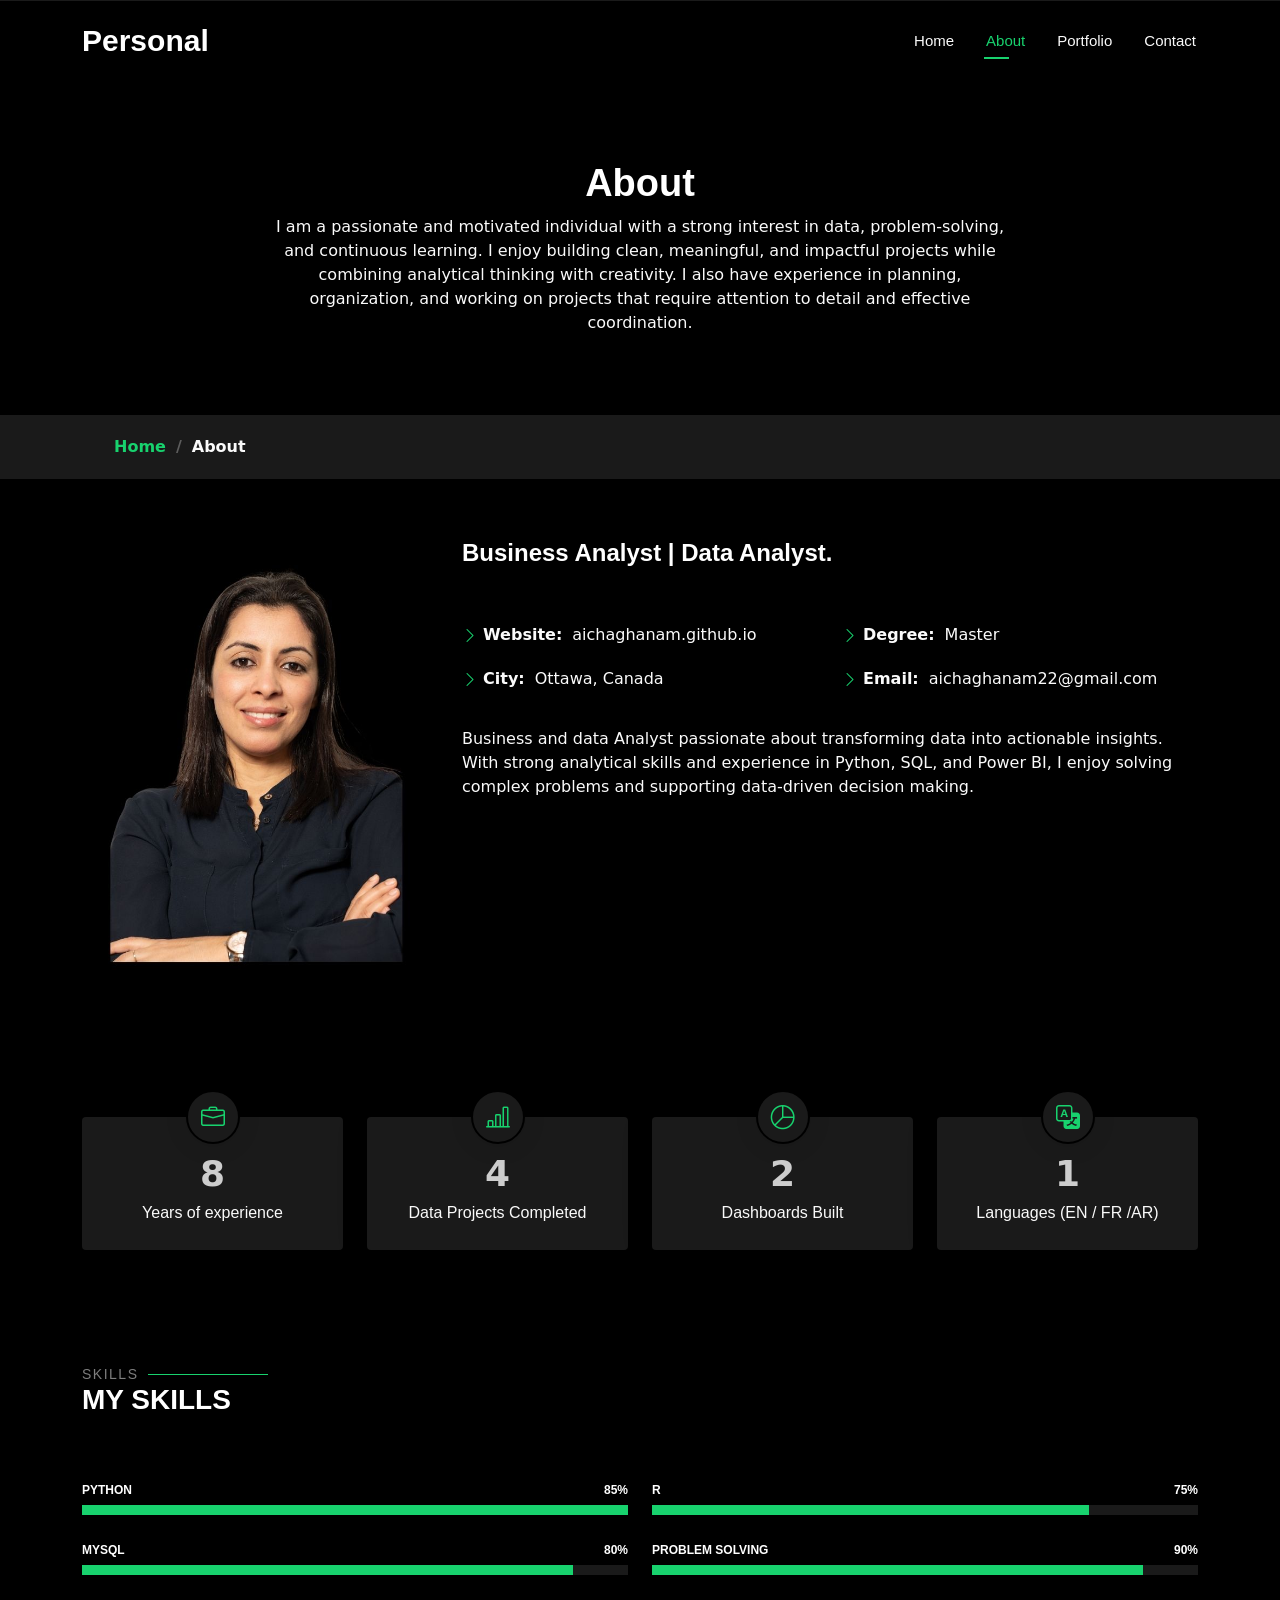
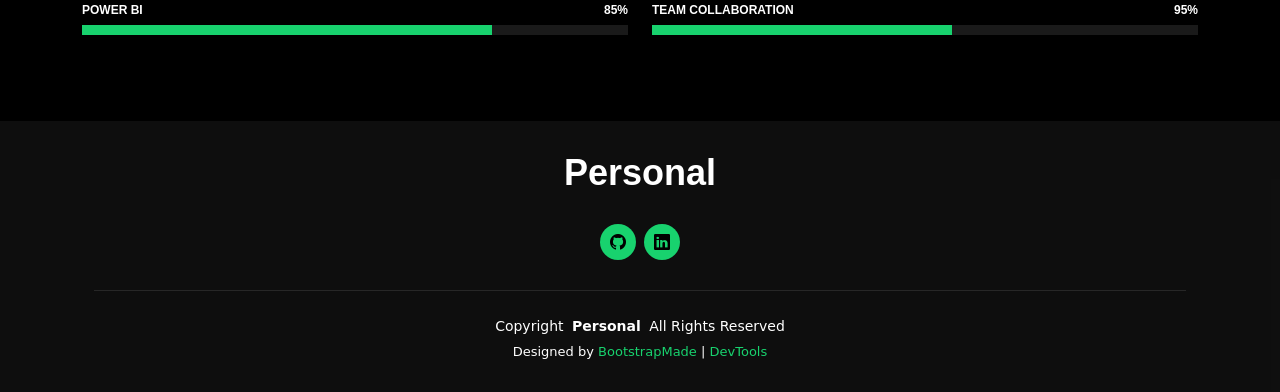
==== commit 8bc726c1: "Add files via upload" ====
--- a/about.html
+++ b/about.html
@@ -51,7 +51,7 @@
         <ul>
           <li><a href="index.html">Home</a></li>
           <li><a href="about.html" class="active">About</a></li>
-          <li><a href="resume.html">Resume</a></li>
+          <!-- <li><a href="resume.html">Resume</a></li>-->
           <li><a href="portfolio.html">Portfolio</a></li>
           </li>
           <li><a href="contact.html">Contact</a></li>
@@ -71,7 +71,7 @@
           <div class="row d-flex justify-content-center text-center">
             <div class="col-lg-8">
               <h1>About</h1>
-              <p class="mb-0">I am a passionate and motivated individual who loves learning and creating. I enjoy building clean, simple, and meaningful projects.</p>
+              <p class="mb-0">I am a passionate and motivated individual with a strong interest in data, problem-solving, and continuous learning. I enjoy building clean, meaningful, and impactful projects while combining analytical thinking with creativity. I also have experience in planning, organization, and working on projects that require attention to detail and effective coordination.</p>
             </div>
           </div>
         </div>
@@ -96,30 +96,30 @@
             <img src="assets/img/profile-img.jpg" class="img-fluid" alt="">
           </div>
           <div class="col-lg-8 content">
-            <h2>Data Scientist &amp; Data Analyst.</h2>
+            <h2>Business Analyst | Data Analyst.</h2>
             <p class="fst-italic py-3">
               
             </p>
             <div class="row">
               <div class="col-lg-6">
                 <ul>
-                  <li><i class="bi bi-chevron-right"></i> <strong>Birthday:</strong> <span>11 April 1985</span></li>
+                 
                   <li><i class="bi bi-chevron-right"></i> <strong>Website:</strong> <span>aichaghanam.github.io</span></li>
-                  <li><i class="bi bi-chevron-right"></i> <strong>Phone:</strong> <span>+873 288 3333</span></li>
+                  
                   <li><i class="bi bi-chevron-right"></i> <strong>City:</strong> <span>Ottawa, Canada</span></li>
                 </ul>
               </div>
               <div class="col-lg-6">
                 <ul>
-                  <li><i class="bi bi-chevron-right"></i> <strong>Age:</strong> <span>40</span></li>
+                  
                   <li><i class="bi bi-chevron-right"></i> <strong>Degree:</strong> <span>Master</span></li>
                   <li><i class="bi bi-chevron-right"></i> <strong>Email:</strong> <span>aichaghanam22@gmail.com</span></li>
-                  <li><i class="bi bi-chevron-right"></i> <strong>Open</strong> <span>To Work</span></li>
+                  
                 </ul>
               </div>
             </div>
             <p class="py-3">
-              Data Analyst passionate about transforming data into actionable insights.
+              Business and data Analyst passionate about transforming data into actionable insights.
               With strong analytical skills and experience in Python, SQL, and Power BI, I enjoy solving complex problems and supporting data-driven decision making.
             </p>
           </div>
